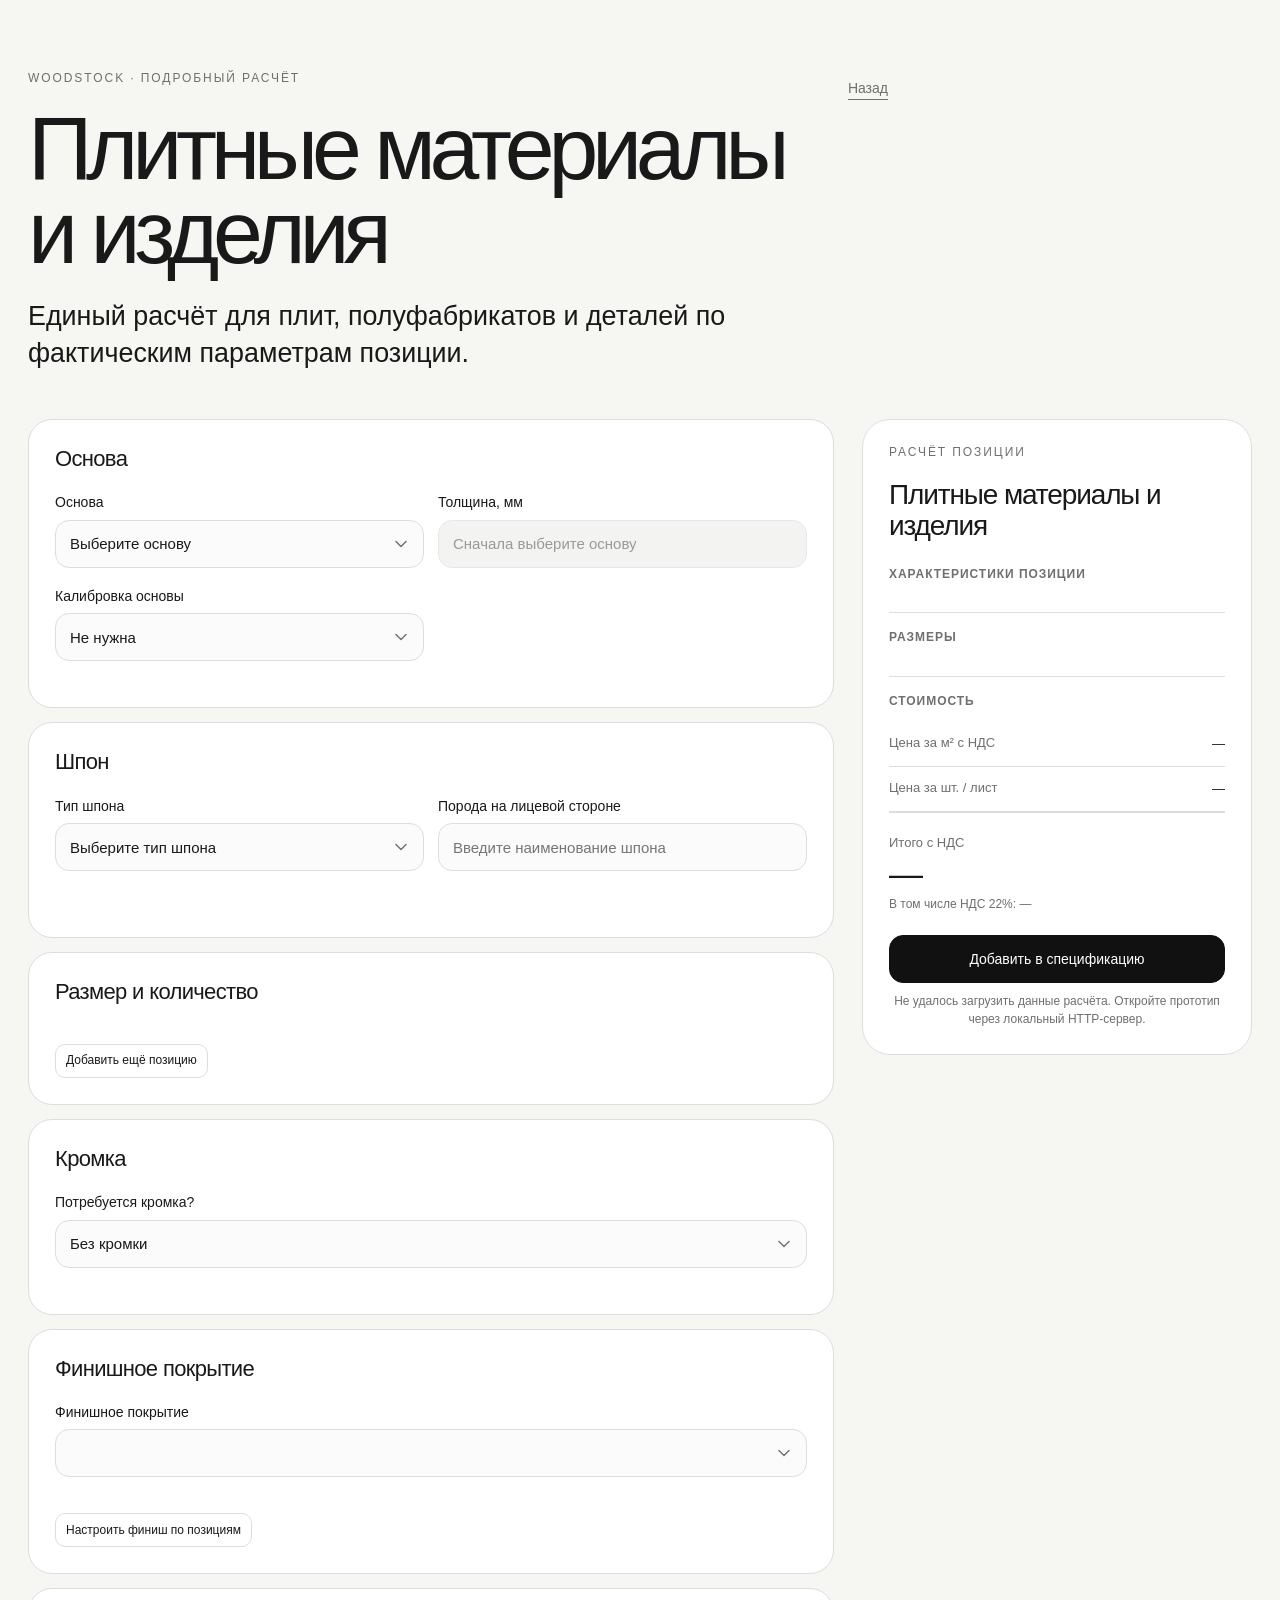
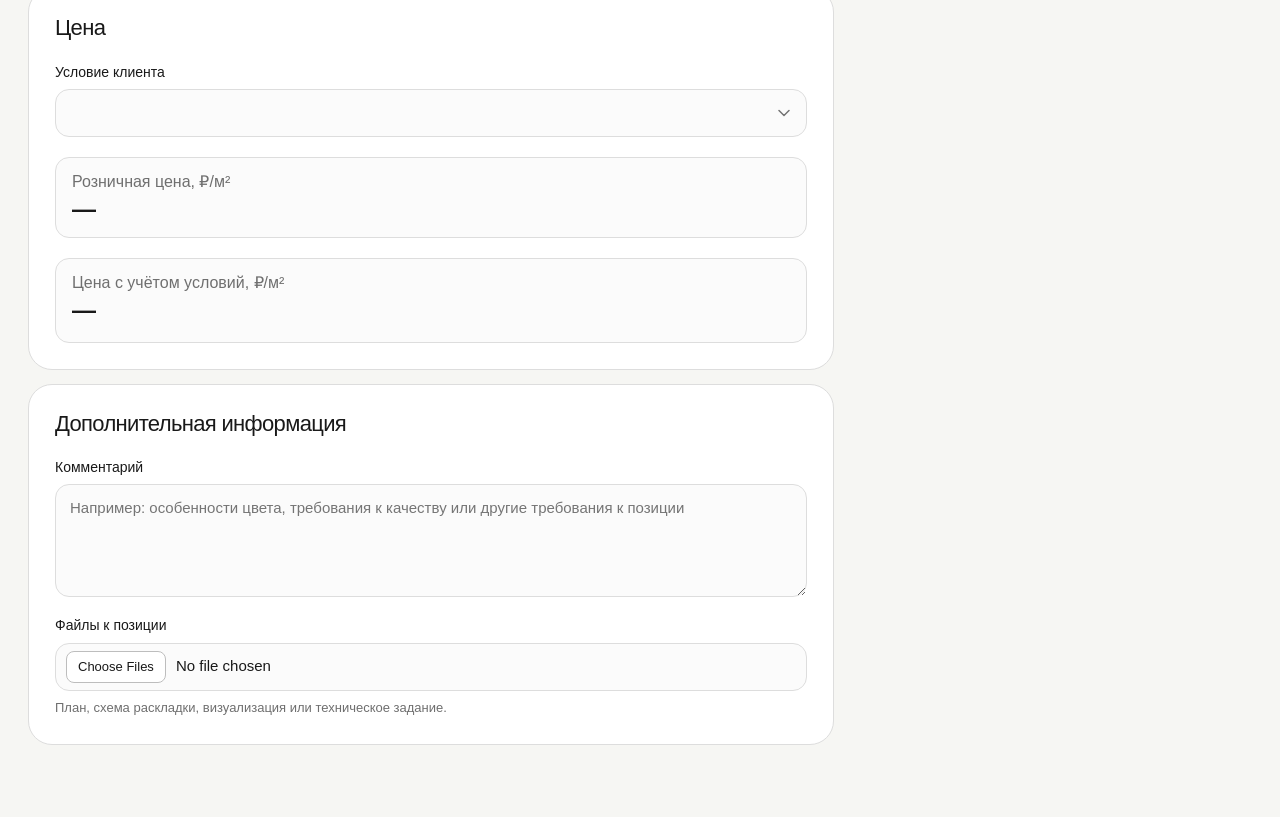
==== pages/detailed/panels.html @ 78a74662 "Add 2800x686 MDF 16/18 standards at full-sheet square-metre rates" ====
<!DOCTYPE html>
<html lang="ru">
<head>
  <meta charset="UTF-8" />
  <meta name="viewport" content="width=device-width, initial-scale=1.0" />
  <title>Плитные материалы и изделия — подробный расчёт Woodstock</title>
  <link rel="stylesheet" href="../../css/main.css?v=20261106-edge-side-diagram" />
</head>
<body>
  <main class="start-page calc-page plate-page">
    <header class="page-head calc-head">
      <div class="page-head__content">
        <p class="kicker">WOODSTOCK · Подробный расчёт</p>
        <h1>Плитные материалы и изделия</h1>
        <p class="lead">Единый расчёт для плит, полуфабрикатов и деталей по фактическим параметрам позиции.</p>
      </div>
      <a class="back-link" href="./product-type.html">Назад</a>
    </header>

    <section class="calc-layout">
      <form class="calc-form" id="panelForm" novalidate>
        <section class="form-block">
          <h2>Основа</h2>
          <div class="field-grid field-grid--two">
            <label class="field">
              <span class="field__label">Основа</span>
              <select id="baseSelect"><option value="">Выберите основу</option></select>
            </label>

            <div class="field">
              <span class="field__label">Толщина, мм</span>
              <select id="baseThicknessSelect" disabled>
                <option value="">Сначала выберите основу</option>
              </select>
            </div>
          </div>

          <div class="field-grid field-grid--two calibration-fields" id="calibrationFields">
            <label class="field">
              <span class="field__label">Калибровка основы</span>
              <select id="calibrationSelect">
                <option value="no">Не нужна</option>
                <option value="yes">Нужна</option>
              </select>
              <span class="field__note is-hidden" id="calibrationRequiredNote">Калибровка обязательна для выбранной основы.</span>
            </label>
            <label class="field is-hidden" id="calibrationTargetField">
              <span class="field__label">Толщина основы после калибровки, мм</span>
              <input id="calibrationTargetInput" type="number" min="0.1" step="0.1" inputmode="decimal" />
              <span class="field__error" id="calibrationTargetError"></span>
            </label>
            <label class="field is-hidden" id="calibrationDepthField">
              <span class="field__label">Съём при калибровке, мм</span>
              <input id="calibrationDepthInput" type="number" step="0.1" inputmode="decimal" readonly aria-readonly="true" />
              <span class="field__note" id="calibrationDepthNote">Рассчитывается автоматически: исходная толщина основы − толщина после калибровки. Тариф 150 ₽/м² за каждый 1 мм съёма.</span>
              <span class="field__error" id="calibrationDepthError"></span>
            </label>
          </div>
          <p class="field-warning is-hidden" id="heavyPlateWarning"></p>
          <p class="base-production-note is-hidden" id="baseProductionCostHint"></p>
        </section>

        <section class="form-block">
          <h2>Шпон</h2>

          <div class="field-grid field-grid--two">
            <label class="field" id="veneerTypeField">
              <span class="field__label">Тип шпона</span>
              <select id="veneerTypeSelect">
                <option value="">Выберите тип шпона</option>
              </select>
            </label>

            <div class="field autocomplete-field" id="veneerAField">
              <label class="field__label" id="veneerAInputLabel" for="veneerAInput">Порода на лицевой стороне</label>
              <div class="autocomplete-control">
                <input id="veneerAInput" type="text" autocomplete="off" placeholder="Введите наименование шпона" aria-controls="veneerASuggestions" aria-expanded="false" />
                <button class="autocomplete-clear is-hidden" id="veneerAClear" type="button" aria-label="Очистить материал лицевой стороны">×</button>
                <div class="autocomplete-menu is-hidden" id="veneerASuggestions" role="listbox"></div>
              </div>
              <span class="field__error" id="veneerAError"></span>
            </div>
          </div>

          <div class="field-grid field-grid--two is-hidden" id="veneerSelectionDetailsGrid">
            <label class="field is-hidden" id="veneerThicknessField">
              <span class="field__label">Толщина, мм</span>
              <select id="veneerThicknessSelect"></select>
              <span class="field__error" id="veneerThicknessError"></span>
            </label>

            <label class="field is-hidden" id="veneerAPricePositionField">
              <span class="field__label">Позиция прайса (сорт)</span>
              <select id="veneerAPricePositionSelect" aria-describedby="veneerAPricePositionError"><option value="">Выберите позицию прайса (сорт)</option></select>
              <span class="field__error" id="veneerAPricePositionError"></span>
            </label>

            <label class="field is-hidden" id="veneeredSidesField">
              <span class="field__label">Фанеровка</span>
              <select id="veneeredSidesSelect">
                <option value="1">1 сторона</option>
                <option value="2">2 стороны</option>
              </select>
            </label>
          </div>

          <div class="field-grid field-grid--two is-hidden" id="veneerSideBGrid">
            <label class="field is-hidden" id="reverseSideField">
              <span class="field__label">Обратная сторона</span>
              <select id="reverseSideSelect">
                <option value="rough">Черновой шпон</option>
                <option value="paper">Бумага</option>
              </select>
              <span class="field__error" id="reverseSideHint"></span>
            </label>
          </div>

          <div class="field-grid field-grid--two is-hidden" id="veneerBFields">
            <label class="field">
              <span class="field__label">Порода на обратной стороне</span>
              <select id="veneerBModeSelect">
                <option value="same">Такой же, как лицевая сторона</option>
                <option value="other">Другой материал</option>
                <option value="rough" hidden disabled>Черновой шпон</option>
              </select>
              <span class="field__error" id="veneerBModeHint"></span>
            </label>
            <div class="field autocomplete-field is-hidden" id="veneerBSearchField">
              <label class="field__label" id="veneerBInputLabel" for="veneerBInput">Другой шпон — обратная сторона</label>
              <div class="autocomplete-control">
                <input id="veneerBInput" type="text" autocomplete="off" placeholder="Введите наименование материала" aria-controls="veneerBSuggestions" aria-expanded="false" />
                <button class="autocomplete-clear is-hidden" id="veneerBClear" type="button" aria-label="Очистить шпон обратной стороны">×</button>
                <div class="autocomplete-menu is-hidden" id="veneerBSuggestions" role="listbox"></div>
              </div>
              <span class="field__error" id="veneerBError"></span>
            </div>
            <label class="field is-hidden" id="veneerBPricePositionField">
              <span class="field__label">Позиция прайса (сорт)</span>
              <select id="veneerBPricePositionSelect" aria-describedby="veneerBPricePositionError"><option value="">Выберите позицию прайса (сорт)</option></select>
              <span class="field__error" id="veneerBPricePositionError"></span>
            </label>
            <label class="field is-hidden" id="veneerBRoughThicknessField">
              <span class="field__label">Толщина чернового шпона обратной стороны</span>
              <select id="veneerBRoughThicknessSelect"><option value="">Выберите толщину</option></select>
            </label>
          </div>

          <div class="field-grid field-grid--two is-hidden" id="veneerLayoutGrid">
            <label class="field is-hidden" id="veneerCutField">
              <span class="field__label">Тип рисунка лицевой стороны</span>
              <select id="veneerCutSelect" aria-describedby="veneerCutHint"><option value="">Выберите тип рисунка</option></select>
              <span class="field__note" id="veneerCutHint"><strong>Радиальный.</strong> Рисунок из ровных полос, спокойный и однородный.<br><strong>Тангенциальный.</strong> Рисунок из дуг и волн, яркий и живой. Листы не похожи друг на друга.</span>
              <span class="field__error" id="veneerCutError"></span>
            </label>
            <label class="field is-hidden" id="layoutField">
              <span class="field__label">Раскладка / рисунок шпона — лицевая сторона</span>
              <select id="layoutSelect"><option value="">Выберите раскладку</option></select>
              <span class="field__error" id="layoutError"></span>
            </label>
          </div>

          <div class="field-grid field-grid--two" id="backVeneerLayoutGrid">
            <label class="field is-hidden" id="veneerBCutField">
              <span class="field__label">Тип рисунка обратной стороны</span>
              <select id="veneerBCutSelect" aria-describedby="veneerBCutHint"><option value="">Выберите тип рисунка</option></select>
              <span class="field__note" id="veneerBCutHint"><strong>Радиальный.</strong> Рисунок из ровных полос, спокойный и однородный.<br><strong>Тангенциальный.</strong> Рисунок из дуг и волн, яркий и живой. Листы не похожи друг на друга.</span>
              <span class="field__error" id="veneerBCutError"></span>
            </label>
          <label class="field is-hidden" id="layoutBField">
            <span class="field__label">Раскладка / рисунок шпона — обратная сторона</span>
            <select id="layoutBSelect"><option value="">Как на лицевой стороне</option></select>
          </label>
          </div>

          <div class="conditional-block is-hidden" id="layoutTzFields">
            <label class="field">
              <span class="field__label">Комментарий к раскладке</span>
              <textarea id="layoutTzComment" rows="3" placeholder="Опишите требования к раскладке"></textarea>
            </label>
            <div class="file-upload-box">
              <label class="field__label" for="layoutTzFiles">Файлы к раскладке</label>
              <input id="layoutTzFiles" type="file" multiple accept=".pdf,.dwg,.dxf,.jpg,.jpeg,.png,.doc,.docx,.xls,.xlsx" />
              <span class="field__note">Добавьте чертёж, схему или техническое задание.</span>
              <div class="uploaded-files is-hidden" id="layoutTzFileNames">Файлы не выбраны</div>
            </div>
            <p class="field__error is-hidden" id="layoutTzError"></p>
          </div>

          <div class="conditional-block is-hidden" id="veneerInfoMessages">
            <p class="field-warning is-hidden" id="readyShirtThicknessWarning"></p>
            <p class="field-warning is-hidden" id="mixMatchWarning"></p>
            <p class="field-warning is-hidden" id="designLayoutWarning"></p>
          </div>
        </section>

        <section class="form-block">
          <h2>Размер и количество</h2>
          <div class="size-rows" id="sizeRows"></div>
          <p class="field__error is-hidden" id="sizeBlockError"></p>
          <button class="secondary-button add-size-row-button" id="addSizeRowBtn" type="button">Добавить ещё позицию</button>
        </section>

        <section class="form-block">
          <h2>Кромка</h2>
          <label class="field">
            <span class="field__label">Потребуется кромка?</span>
            <select id="edgeModeSelect">
              <option value="none">Без кромки</option>
              <option value="attached">Облицовка деталей кромкой</option>
              <option value="separate">Кромка в рулоне</option>
            </select>
          </label>

          <div class="conditional-block is-hidden" id="attachedEdgeFields">
            <div class="field-grid field-grid--two">
              <label class="field">
                <span class="field__label">Стороны облицовки</span>
                <select id="edgeSidesSelect" aria-describedby="edgeSideDiagram">
                  <option value="">Выберите стороны облицовки</option>
                </select>
                <span class="edge-side-diagram" id="edgeSideDiagram" role="img" aria-label="Схема сторон детали: сверху — Длина, верх; снизу — Длина, низ; слева — Ширина, лево; справа — Ширина, право.">
                  <span class="edge-side-diagram__top">Длина, верх</span>
                  <span class="edge-side-diagram__left">Ширина, лево</span>
                  <span class="edge-side-diagram__square" aria-hidden="true"></span>
                  <span class="edge-side-diagram__right">Ширина, право</span>
                  <span class="edge-side-diagram__bottom">Длина, низ</span>
                </span>
              </label>
              <label class="field">
                <span class="field__label">Тип кромки</span>
                <select id="edgeTypeSelect">
                  <option value="">Выберите тип кромки</option>
                </select>
              </label>
            </div>

            <div class="field-grid field-grid--two">
              <div class="field autocomplete-field">
                <label class="field__label" for="edgeMaterialInput">Порода</label>
                <div class="autocomplete-control">
                  <input id="edgeMaterialInput" type="text" autocomplete="off" placeholder="Сначала выберите тип кромки" aria-controls="edgeMaterialSuggestions" aria-expanded="false" />
                  <button class="autocomplete-clear is-hidden" id="edgeMaterialClear" type="button" aria-label="Очистить наименование кромки">×</button>
                  <div class="autocomplete-menu is-hidden" id="edgeMaterialSuggestions" role="listbox"></div>
                </div>
                <span class="field__note">Подставляется по шпону лицевой стороны. Можно выбрать другой материал. Цена берётся из прайса кромки.</span>
                <span class="field__error" id="edgeMaterialError"></span>
              </div>

              <label class="field is-hidden" id="edgeThicknessField">
                <span class="field__label">Толщина, мм</span>
                <select id="edgeThicknessSelect">
                  <option value="">Выберите толщину кромки</option>
                </select>
              </label>
            </div>

            <div class="field-grid field-grid--two">
              <label class="field" id="edgeWidthField">
                <span class="field__label">Ширина, мм</span>
                <select id="edgeWidthSelect" disabled>
                  <option value="">Выберите позицию кромки</option>
                </select>
              </label>
              <label class="field is-hidden" id="edgeOrderWidthField">
                <span class="field__label">Ширина, мм</span>
                <input id="edgeOrderWidthInput" type="number" min="1" step="1" inputmode="decimal" />
                <span class="field__note">Предложена ширина по толщине детали; можно изменить. Цена заказной кромки требует согласования.</span>
              </label>
            </div>

            <div class="field-grid field-grid--two">
              <select id="edgeBevelSelect" hidden disabled aria-hidden="true">
                <option value="no">Нет</option>
              </select>
              <div class="field">
                <span class="field__label">Расчётный метраж</span>
                <p class="field__note" id="attachedEdgeMetersSummary">—</p>
                <p class="field__note" id="edgeCostSummary">—</p>
              </div>
            </div>

            <button class="secondary-button finish-position-toggle" id="positionEdgeToggle" type="button" aria-expanded="false">Настроить кромку по позициям</button>
            <div class="finish-position-overrides is-hidden" id="positionEdgeOverrides"></div>
          </div>

          <div class="conditional-block is-hidden" id="separateEdgeFields">
            <label class="field"><span class="field__label">Торцы для расчёта метража</span><select id="separateEdgeSidesSelect"></select></label>
            <div class="field-grid field-grid--two">
              <label class="field">
                <span class="field__label">Тип кромки</span>
                <select id="separateEdgeTypeSelect">
                  <option value="">Выберите тип кромки</option>
                </select>
              </label>
              <label class="field">
                <span class="field__label">Метраж к заказу, пог. м</span>
                <input id="separateEdgeMetersInput" type="number" min="0.1" step="0.1" inputmode="decimal" />
                <span class="field__note" id="separateEdgeCostSummary">—</span>
                <span class="field__note" id="separateEdgeMetersSummary">Рассчитывается по размерам и количеству деталей; можно изменить вручную.</span>
                <button class="secondary-button is-hidden" id="separateEdgeMetersReset" type="button">Вернуть автоматический метраж</button>
                <span class="field__error" id="separateEdgeMetersError"></span>
                <span class="field__note is-hidden" id="separateEdgeMetersWarning"></span>
              </label>
            </div>

            <div class="field-grid field-grid--two">
              <div class="field autocomplete-field">
                <label class="field__label" for="separateEdgeMaterialInput">Порода</label>
                <div class="autocomplete-control">
                  <input id="separateEdgeMaterialInput" type="text" autocomplete="off" placeholder="Сначала выберите тип кромки" aria-controls="separateEdgeMaterialSuggestions" aria-expanded="false" />
                  <button class="autocomplete-clear is-hidden" id="separateEdgeMaterialClear" type="button" aria-label="Очистить наименование кромки">×</button>
                  <div class="autocomplete-menu is-hidden" id="separateEdgeMaterialSuggestions" role="listbox"></div>
                </div>
                <span class="field__note">Подставляется по шпону лицевой стороны. Можно выбрать другой материал. Цена берётся из прайса кромки.</span>
                <span class="field__error" id="separateEdgeMaterialError"></span>
              </div>

              <label class="field is-hidden" id="separateEdgeThicknessField">
                <span class="field__label">Толщина, мм</span>
                <select id="separateEdgeThicknessSelect">
                  <option value="">Выберите толщину кромки</option>
                </select>
              </label>
            </div>

            <div class="field-grid field-grid--two">
              <label class="field" id="separateEdgeWidthField">
                <span class="field__label">Ширина, мм</span>
                <select id="separateEdgeWidthSelect" disabled>
                  <option value="">Выберите позицию кромки</option>
                </select>
              </label>
              <label class="field is-hidden" id="separateEdgeOrderWidthField">
                <span class="field__label">Ширина, мм</span>
                <input id="separateEdgeOrderWidthInput" type="number" min="1" step="1" inputmode="decimal" />
                <span class="field__note">Предложена ширина по толщине детали; можно изменить. Цена заказной кромки требует согласования.</span>
              </label>
            </div>
          </div>

          <div class="conditional-block is-hidden" id="edgeCommentField">
            <label class="field">
              <span class="field__label">Комментарий</span>
              <textarea id="edgeCommentInput" rows="3" aria-describedby="edgeSideCommentHint"></textarea>
              <span class="field__note is-hidden" id="edgeSideCommentHint"><em>Укажите по схеме, какие стороны облицевать. Например: Длина, верх, длина, низ, ширина, лево.</em></span>
              <span class="field__note">Укажите при необходимости цвет, артикул или другие требования к кромке.</span>
            </label>
          </div>
        </section>

        <section class="form-block" hidden aria-hidden="true">
          <div class="dynamic-adjustments tech-operations-list">
            <div class="dynamic-adjustment-row">
              <div class="dynamic-adjustment-row__label"><strong>Фанеровка</strong></div>
              <div class="dynamic-adjustment-row__right"><strong id="techVeneeringSummary">—</strong></div>
            </div>
            <div class="dynamic-adjustment-row">
              <div class="dynamic-adjustment-row__label"><strong>Шлифовка</strong> <select id="sandingSelect" aria-label="Шлифовка"><option value="yes">Да</option><option value="no">Нет</option></select></div>
              <div class="dynamic-adjustment-row__right"><strong id="techSandingSummary">—</strong></div>
            </div>
            <div class="dynamic-adjustment-row">
              <div class="dynamic-adjustment-row__label"><strong>Чистовой припил</strong></div>
              <div class="dynamic-adjustment-row__right"><strong id="techCuttingSummary">Не требуется</strong></div>
            </div>
            <div class="dynamic-adjustment-row is-hidden" id="techGluingRow">
              <div class="dynamic-adjustment-row__label"><strong>Склейка основы</strong></div>
              <div class="dynamic-adjustment-row__right"><strong id="techGluingSummary">—</strong></div>
            </div>
            <div class="dynamic-adjustment-row is-hidden" id="techCalibrationRow">
              <div class="dynamic-adjustment-row__label"><strong>Калибровка</strong></div>
              <div class="dynamic-adjustment-row__right"><strong id="techCalibrationSummary">—</strong></div>
            </div>
          </div>
        </section>

        <section class="form-block">
          <h2>Финишное покрытие</h2>
          <label class="field">
            <span class="field__label">Финишное покрытие</span>
            <select id="finishSelect"></select>
          </label>

          <div class="conditional-block is-hidden" id="finishParameterFields">
            <div class="field-grid field-grid--two is-hidden" id="finishCommonFields">
              <label class="field" id="finishSidesField">
                <span class="field__label">Стороны финишного покрытия</span>
                <select id="finishSidesSelect"></select>
              </label>
            </div>

            <div class="conditional-block is-hidden" id="lacquerParameterFields">
              <div class="field-grid field-grid--two">
                <label class="field" id="lacquerExecutionField">
                  <span class="field__label">Лаковое исполнение</span>
                  <select id="lacquerExecutionSelect"></select>
                </label>
                <label class="field" id="lacquerGlossField">
                  <span class="field__label">Степень блеска</span>
                  <select id="lacquerGlossSelect"></select>
                  <span class="field__error is-hidden" id="lacquerGlossError" data-validation-error="finishGloss"></span>
                </label>
                <label class="field" id="lacquerProcessField">
                  <span class="field__label">Схема покрытия</span>
                  <select id="lacquerProcessSelect"></select>
                  <span class="field__error is-hidden" id="lacquerProcessError" data-validation-error="finishProcess"></span>
                </label>
              </div>
            </div>

            <div class="field-grid field-grid--two is-hidden" id="lacquerExtraFields">
              <label class="field">
                <span class="field__label">Тонировка</span>
                <select id="toningSelect">
                  <option value="no">Нет</option>
                  <option value="yes">Да</option>
                </select>
              </label>
              <label class="field">
                <span class="field__label">Изолятор</span>
                <select id="isolatorSelect">
                  <option value="no">Нет</option>
                  <option value="yes">Да</option>
                </select>
              </label>
            </div>

            <div class="field-grid field-grid--two is-hidden" id="enamelParameterFields">
              <label class="field">
                <span class="field__label">Схема покрытия</span>
                <select id="enamelVariantSelect"></select>
                <span class="field__error is-hidden" id="enamelVariantError" data-validation-error="finishEnamel"></span>
              </label>
            </div>
          </div>

          <button class="secondary-button finish-position-toggle" id="positionFinishToggle" type="button" aria-expanded="false">Настроить финиш по позициям</button>
          <div class="finish-position-overrides is-hidden" id="positionFinishOverrides"></div>
        </section>

        <section class="form-block">
          <h2>Цена</h2>

          <label class="field">
            <span class="field__label">Условие клиента</span>
            <select id="clientConditionSelect"></select>
            <span class="field__note is-hidden" id="clientConditionNote"></span>
          </label>

          <div class="price-reference">
            <span>Розничная цена, ₽/м²</span>
            <strong id="retailPriceValue">—</strong>
          </div>

          <section class="is-hidden" id="priceAdjustmentsBlock">
            <h3 class="subheading">Условия, влияющие на цену</h3>
            <div class="dynamic-adjustments" id="priceAdjustmentsList"></div>
          </section>

          <label class="field is-hidden" id="manualDiscountField">
            <span class="field__label">Ручная скидка, %</span>
            <input id="manualDiscountInput" type="number" min="0" max="10" step="0.1" inputmode="decimal" value="0" />
            <span class="field__note">Глобальная скидка на всю сумму отключена: ценовые корректировки должны относиться к соответствующим компонентам.</span>
            <span class="field__error" id="manualDiscountError"></span>
          </label>

          <div class="price-reference price-reference--result" id="finalPriceField">
            <span id="finalPriceLabel">Цена с учётом условий, ₽/м²</span>
            <strong id="finalPriceValue">—</strong>
            <small id="finalPriceNote"></small>
          </div>

          <!--
            Расширенные права временно отключены до личного кабинета / ролевой модели:
            ручное изменение прайсовой цены шпона, возврат розничной цены,
            ручное редактирование автоматических скидок и ручной выбор ценового условия МДФ.
            Прайсовые уровни в данных сохранены и используются только там, где условие
            можно определить автоматически по подтверждённым данным.
          -->
        </section>

        <section class="form-block">
          <h2>Дополнительная информация</h2>
          <label class="field">
            <span class="field__label">Комментарий</span>
            <textarea id="commentInput" rows="4" placeholder="Например: особенности цвета, требования к качеству или другие требования к позиции"></textarea>
          </label>
          <label class="field file-upload-box">
            <span class="field__label">Файлы к позиции</span>
            <input id="filesInput" type="file" multiple />
            <span class="field__note">План, схема раскладки, визуализация или техническое задание.</span>
            <div class="uploaded-files is-hidden" id="selectedFiles">Файлы не выбраны</div>
          </label>
        </section>
      </form>

      <aside class="spec-panel">
        <div class="spec-panel__inner">
          <p class="kicker">Расчёт позиции</p>
          <h2 class="spec-title">Плитные материалы и изделия</h2>
          <div class="spec-groups">
            <section class="spec-group">
              <h3 class="spec-group__title">Характеристики позиции</h3>
              <dl class="spec-list spec-list--full" id="specCharacteristics"></dl>
            </section>
            <section class="spec-group">
              <h3 class="spec-group__title">Размеры</h3>
              <div id="specSizes" class="spec-positions"></div>
            </section>
            <section class="spec-group spec-group--total">
              <h3 class="spec-group__title">Стоимость</h3>
              <dl class="spec-list spec-list--full">
                <div><dt id="specPricePerM2Label">Цена за м² с НДС</dt><dd id="specPricePerM2">—</dd></div>
                <div><dt id="specPricePerPieceLabel">Цена за шт. / лист</dt><dd id="specPricePerPiece">—</dd></div>
              </dl>
              <div class="total-box"><span id="specTotalLabel">Итого с НДС</span><strong id="specTotal">—</strong><small id="specVat">В том числе НДС 22%: —</small></div>
              <p id="specPartialNote" class="field__note is-hidden"></p>
            </section>
          </div>
          <button class="next-step-button" id="addToSpecButton" type="button">Добавить в спецификацию</button>
          <p class="save-status" id="saveStatus" aria-live="polite"></p>
        </div>
      </aside>
    </section>
  </main>
  <script src="../../js/core/panels-core.js?v=20261028-edge-threshold"></script>
  <script src="../../js/core/specification-state.js"></script>
  <script src="../../js/specification-bridge.js"></script>
  <script src="../../js/detailed-panels.js?v=20261112-mdf-third-format"></script>
</body>
</html>
---- css/main.css ----
* {
  box-sizing: border-box;
}

:root {
  --bg: #f6f6f3;
  --white: #ffffff;
  --black: #111111;
  --text: #191919;
  --muted: #6f6f6f;
  --line: #dddddd;
  --line-dark: #bdbdbd;
  --soft: #efefec;
  --warning-bg: #f7f1e8;
  --warning-line: #ddc8a8;
  --ok-bg: #f1f6ef;
  --ok-line: #c9d8c0;
}

html {
  font-size: 16px;
}

body {
  margin: 0;
  font-family: Arial, Helvetica, sans-serif;
  color: var(--text);
  background: var(--bg);
}

a {
  color: inherit;
  text-decoration: none;
}

button,
input,
select,
textarea {
  font: inherit;
}

button {
  border: 0;
}

h1,
h2,
p {
  margin-top: 0;
}

/* ========================================
   Базовая структура страниц
======================================== */

.start-page {
  min-height: 100vh;
  max-width: 1080px;
  margin: 0 auto;
  padding: 96px 28px 72px;
  display: grid;
  align-content: center;
  gap: 72px;
}

.start-hero {
  max-width: 820px;
}

.kicker {
  margin: 0 0 22px;
  font-size: 12px;
  line-height: 1;
  letter-spacing: 0.16em;
  text-transform: uppercase;
  color: var(--muted);
}

h1 {
  max-width: 840px;
  margin-bottom: 28px;
  font-size: clamp(54px, 7vw, 92px);
  line-height: 0.94;
  font-weight: 500;
  letter-spacing: -0.07em;
}

.lead {
  max-width: 720px;
  margin-bottom: 18px;
  font-size: clamp(22px, 2.1vw, 28px);
  line-height: 1.35;
  color: var(--text);
}

.note {
  max-width: 660px;
  margin-bottom: 0;
  font-size: 15px;
  line-height: 1.55;
  color: var(--muted);
}

/* ========================================
   Стартовая страница
   Выбор типа расчёта
======================================== */

.mode-section {
  max-width: 860px;
}

.mode-section h2 {
  margin-bottom: 18px;
  font-size: 24px;
  line-height: 1.2;
  font-weight: 500;
  letter-spacing: -0.03em;
}

.mode-list {
  display: grid;
  gap: 10px;
}

.mode-card {
  min-height: 112px;
  padding: 24px 26px;
  display: grid;
  grid-template-columns: 1fr auto;
  gap: 24px;
  align-items: center;
  background: var(--white);
  border: 1px solid var(--line);
  border-radius: 24px;
}

.mode-card--active {
  cursor: pointer;
  transition:
    transform 0.16s ease,
    border-color 0.16s ease,
    background-color 0.16s ease;
}

.mode-card--active:hover {
  transform: translateY(-1px);
  border-color: var(--black);
  background: #fbfbfb;
}

.mode-card--active:focus-visible {
  outline: 2px solid var(--black);
  outline-offset: 3px;
}

.mode-card__body {
  min-width: 0;
  display: grid;
  gap: 8px;
}

.mode-card__title {
  font-size: 22px;
  line-height: 1.15;
  font-weight: 500;
  letter-spacing: -0.03em;
}

.mode-card__text {
  max-width: 680px;
  font-size: 15px;
  line-height: 1.45;
  color: var(--muted);
}

.mode-card__action {
  padding: 9px 14px;
  font-size: 13px;
  color: var(--black);
  border: 1px solid var(--line);
  border-radius: 999px;
  background: #fafafa;
  white-space: nowrap;
}

/* ========================================
   Выбор категории продукции
======================================== */

.product-page {
  gap: 56px;
}

.page-head {
  width: 100%;
  max-width: 860px;
  display: flex;
  justify-content: space-between;
  align-items: flex-start;
  gap: 32px;
}

.page-head__content {
  min-width: 0;
  max-width: 760px;
}

.page-head h1 {
  margin-bottom: 24px;
}

.page-head .lead {
  margin-bottom: 0;
}

.product-section {
  margin-top: 0;
}

.product-list {
  display: grid;
  gap: 10px;
}

.product-card {
  min-height: 118px;
  padding: 24px 26px;
  display: grid;
  grid-template-columns: 48px 1fr auto;
  gap: 24px;
  align-items: center;
  background: var(--white);
  border: 1px solid var(--line);
  border-radius: 24px;
  cursor: pointer;
  transition:
    transform 0.16s ease,
    border-color 0.16s ease,
    background-color 0.16s ease;
}

.product-card:hover {
  transform: translateY(-1px);
  border-color: var(--black);
  background: #fbfbfb;
}

.product-card:focus-visible {
  outline: 2px solid var(--black);
  outline-offset: 3px;
}

.product-card__number {
  font-size: 13px;
  color: var(--muted);
  letter-spacing: 0.08em;
}

.product-card__body {
  min-width: 0;
  display: grid;
  gap: 8px;
}

.product-card__title {
  font-size: 22px;
  line-height: 1.15;
  font-weight: 500;
  letter-spacing: -0.03em;
}

.product-card__text {
  max-width: 680px;
  font-size: 15px;
  line-height: 1.45;
  color: var(--muted);
}

.product-card__action {
  padding: 9px 14px;
  font-size: 13px;
  color: var(--black);
  border: 1px solid var(--line);
  border-radius: 999px;
  background: #fafafa;
  white-space: nowrap;
}

/* ========================================
   Ссылка «Назад»
======================================== */

.back-link {
  flex: 0 0 auto;
  margin-top: 8px;
  padding-bottom: 2px;
  font-size: 14px;
  line-height: 1.2;
  color: var(--muted);
  border-bottom: 1px solid currentColor;
}

.back-link:hover {
  color: var(--black);
}

.back-link:focus-visible {
  color: var(--black);
  outline: 2px solid var(--black);
  outline-offset: 4px;
  border-bottom-color: transparent;
}

/* ========================================
   Страница расчёта
======================================== */

.calc-page {
  max-width: 1280px;
  padding-top: 72px;
  gap: 48px;
  align-content: start;
}

.calc-head {
  display: flex;
  justify-content: space-between;
  align-items: flex-start;
  gap: 32px;
}

.calc-head h1 {
  max-width: 780px;
  margin-bottom: 24px;
}

.calc-layout {
  display: grid;
  grid-template-columns: minmax(0, 1fr) 390px;
  gap: 28px;
  align-items: start;
}

.calc-form {
  display: grid;
  gap: 14px;
}

/* ========================================
   Блоки формы
======================================== */

.form-block {
  min-width: 0;
  padding: 26px;
  background: var(--white);
  border: 1px solid var(--line);
  border-radius: 24px;
}

.form-block h2 {
  margin-bottom: 22px;
  font-size: 22px;
  line-height: 1.2;
  font-weight: 500;
  letter-spacing: -0.03em;
}

.field {
  min-width: 0;
  margin-bottom: 20px;
  display: grid;
  gap: 8px;
}

.field:last-child {
  margin-bottom: 0;
}

.field__label {
  display: block;
  font-size: 14px;
  line-height: 1.25;
  color: var(--text);
}

.field__note {
  max-width: 680px;
  font-size: 13px;
  line-height: 1.45;
  color: var(--muted);
}

input,
select,
textarea {
  width: 100%;
  min-width: 0;
  max-width: 100%;
  min-height: 48px;
  padding: 12px 14px;
  font-family: Arial, Helvetica, sans-serif;
  font-size: 15px;
  color: var(--text);
  background: #fbfbfb;
  border: 1px solid var(--line);
  border-radius: 14px;
  outline: none;
}

select {
  padding-right: 44px;
  appearance: none;
  background-image: url("data:image/svg+xml,%3Csvg xmlns='http://www.w3.org/2000/svg' width='12' height='8' viewBox='0 0 12 8'%3E%3Cpath d='M1 1.5 6 6.5l5-5' fill='none' stroke='%23747474' stroke-width='1.5' stroke-linecap='round' stroke-linejoin='round'/%3E%3C/svg%3E");
  background-repeat: no-repeat;
  background-position: right 16px center;
}

textarea {
  resize: vertical;
  line-height: 1.45;
}

input:hover,
select:hover,
textarea:hover {
  border-color: var(--line-dark);
}

input:focus,
select:focus,
textarea:focus {
  border-color: var(--black);
  background: var(--white);
}

input:disabled,
select:disabled {
  color: var(--muted);
  background: var(--soft);
  cursor: not-allowed;
}

input[readonly] {
  color: var(--text);
  background: var(--soft);
  cursor: default;
}

input[readonly]:focus {
  border-color: var(--line-dark);
  background: var(--soft);
}

/* ========================================
   Сетки формы
======================================== */

.field-grid {
  display: grid;
  grid-template-columns: repeat(3, minmax(0, 1fr));
  gap: 14px;
  align-items: start;
}

.field-grid > .field {
  min-width: 0;
  margin-bottom: 0;
}

.form-block > .field-grid:not(.is-hidden),
.form-block > .conditional-block:not(.is-hidden) {
  margin-bottom: 20px;
}

.form-block > .field-grid:last-child,
.form-block > .conditional-block:last-child {
  margin-bottom: 0;
}

.field-grid--two {
  grid-template-columns: repeat(2, minmax(0, 1fr));
}

/* ========================================
   Условные состояния и предупреждения
======================================== */

.is-hidden {
  display: none !important;
}

.field-warning {
  margin: 4px 0 0;
  padding: 12px 14px;
  font-size: 13px;
  line-height: 1.45;
  color: var(--black);
  background: var(--warning-bg);
  border: 1px solid var(--warning-line);
  border-radius: 14px;
}

/* Индивидуальная раскладка: убираем двойной нижний отступ у поля
   и отделяем информационное сообщение единым вертикальным ритмом. */
#customPatternField {
  margin-bottom: 0;
}

#customPatternField .file-upload-box {
  margin-top: 16px;
  margin-bottom: 0;
  display: grid;
  gap: 8px;
}

#customPatternWarning:not(.is-hidden) {
  margin-top: 24px;
}

/* ========================================
   Инженерная доска: служебные элементы
======================================== */

.flooring-page .page-head {
  max-width: none;
}

.autocomplete-field {
  position: relative;
}

.autocomplete-field input {
  padding-right: 40px;
}

.autocomplete-clear {
  position: absolute;
  z-index: 2;
  right: 12px;
  top: 50%;
  width: 28px;
  height: 28px;
  padding: 0;
  transform: translateY(-50%);
  border: 0;
  border-radius: 50%;
  background: transparent;
  color: var(--muted);
  font-size: 24px;
  line-height: 1;
  cursor: pointer;
}

.autocomplete-clear:hover,
.autocomplete-clear:focus-visible {
  color: var(--text);
  background: var(--soft);
  outline: none;
}

.save-status {
  min-height: 18px;
  margin: 10px 0 0;
  font-size: 12px;
  line-height: 1.45;
  color: var(--muted);
  text-align: center;
}


/* ========================================
   Панель расчёта
======================================== */

.spec-panel {
  position: sticky;
  top: 24px;
}

.spec-panel__inner {
  padding: 26px;
  background: var(--white);
  color: var(--text);
  border: 1px solid var(--line);
  border-radius: 28px;
}

.spec-panel .kicker {
  color: var(--muted);
}

.spec-title {
  margin: 0 0 24px;
  font-size: 28px;
  line-height: 1.1;
  font-weight: 500;
  letter-spacing: -0.04em;
}

.empty-spec {
  min-height: 180px;
  padding: 22px;
  display: grid;
  place-items: center;
  text-align: center;
  font-size: 15px;
  line-height: 1.45;
  color: var(--muted);
  background: var(--soft);
  border: 1px solid var(--line);
  border-radius: 18px;
}

.spec-content {
  display: block;
}

.spec-list {
  margin: 0;
  display: grid;
  gap: 0;
}

.spec-list div {
  padding: 13px 0;
  display: grid;
  grid-template-columns: 1fr 1.2fr;
  gap: 16px;
  border-bottom: 1px solid var(--line);
}

.spec-list dt {
  font-size: 13px;
  color: var(--muted);
}

.spec-list dd {
  margin: 0;
  font-size: 13px;
  line-height: 1.4;
  color: var(--text);
  text-align: right;
}

.spec-value-note {
  display: block;
  margin-top: 8px;
  padding-top: 8px;
  border-top: 1px solid var(--line);
  font-size: 12px;
  line-height: 1.4;
  color: var(--muted);
}

.formula-box {
  margin-top: 22px;
  padding: 16px;
  background: var(--soft);
  border: 1px solid var(--line);
  border-radius: 18px;
}

.formula-box span {
  display: block;
  margin-bottom: 6px;
  font-size: 12px;
  color: var(--muted);
  text-transform: uppercase;
  letter-spacing: 0.12em;
}

.formula-box p {
  margin: 0;
  font-size: 13px;
  line-height: 1.45;
  color: var(--text);
}

.total-box {
  margin-top: 18px;
  padding-top: 22px;
  border-top: 1px solid var(--line);
  display: grid;
  gap: 6px;
}

.total-box span {
  font-size: 13px;
  color: var(--muted);
}

.total-box strong {
  font-size: 34px;
  line-height: 1;
  font-weight: 500;
  letter-spacing: -0.05em;
}

.total-box small {
  font-size: 12px;
  line-height: 1.4;
  color: var(--muted);
}

.spec-note {
  margin: 18px 0 0;
  font-size: 12px;
  line-height: 1.45;
  color: var(--muted);
}

/* ========================================
   Кнопки
======================================== */

.next-step-button {
  width: 100%;
  min-height: 48px;
  margin-top: 22px;
  padding: 13px 16px;
  font-size: 14px;
  color: var(--white);
  background: var(--black);
  border: 1px solid var(--black);
  border-radius: 14px;
  cursor: pointer;
}

.next-step-button:hover {
  background: #333333;
}

.next-step-button:focus-visible {
  outline: 2px solid var(--black);
  outline-offset: 3px;
}

.next-step-button:disabled {
  cursor: default;
  opacity: 0.6;
}

/* ========================================
   Загрузка файлов
======================================== */

.file-upload-box {
  margin-bottom: 20px;
}

input[type="file"] {
  min-height: 48px;
  padding: 7px 10px;
  overflow: hidden;
  color: var(--text);
  background: #fbfbfb;
  border: 1px solid var(--line);
  border-radius: 14px;
  cursor: pointer;
}

input[type="file"]:hover {
  border-color: var(--line-dark);
}

input[type="file"]:focus {
  border-color: var(--black);
  background: var(--white);
}

input[type="file"]::file-selector-button {
  min-height: 32px;
  margin: 0 10px 0 0;
  padding: 6px 11px;
  font-family: Arial, Helvetica, sans-serif;
  font-size: 13px;
  line-height: 1.2;
  color: var(--text);
  background: var(--white);
  border: 1px solid var(--line-dark);
  border-radius: 8px;
  cursor: pointer;
  transition:
    border-color 0.16s ease,
    background-color 0.16s ease;
}

input[type="file"]::file-selector-button:hover {
  border-color: var(--black);
  background: var(--soft);
}

.uploaded-files {
  min-height: 48px;
  margin-top: 10px;
  padding: 14px;
  display: flex;
  flex-wrap: wrap;
  align-items: center;
  gap: 8px;
  font-size: 13px;
  line-height: 1.4;
  color: var(--muted);
  background: var(--soft);
  border: 1px solid var(--line);
  border-radius: 14px;
}

.uploaded-files > span {
  max-width: 100%;
  padding: 7px 10px;
  display: inline-flex;
  align-items: center;
  gap: 8px;
  overflow: hidden;
  color: var(--text);
  background: var(--white);
  border: 1px solid var(--line);
  border-radius: 999px;
}

.uploaded-file__name {
  min-width: 0;
  overflow: hidden;
  text-overflow: ellipsis;
  white-space: nowrap;
}

.uploaded-file__remove {
  width: 22px;
  height: 22px;
  flex: 0 0 22px;
  padding: 0;
  display: inline-flex;
  align-items: center;
  justify-content: center;
  font: inherit;
  font-size: 20px;
  line-height: 1;
  color: var(--muted);
  background: transparent;
  border: 0;
  border-radius: 50%;
  cursor: pointer;
}

.uploaded-file__remove:hover,
.uploaded-file__remove:focus-visible {
  color: var(--text);
  background: var(--soft);
  outline: none;
}

/* ========================================
   Скрытый контент для доступности
======================================== */

.visually-hidden {
  position: absolute;
  width: 1px;
  height: 1px;
  min-height: 0;
  margin: -1px;
  padding: 0;
  overflow: hidden;
  clip: rect(0, 0, 0, 0);
  clip-path: inset(50%);
  white-space: nowrap;
  border: 0;
}

/* ========================================
   Адаптивность
======================================== */

@media (max-width: 1100px) {
  .field-grid {
    grid-template-columns: 1fr 1fr;
  }
}

@media (max-width: 980px) {
  .calc-layout {
    grid-template-columns: 1fr;
  }

  .spec-panel {
    position: static;
  }
}

@media (max-width: 760px) {
  .start-page {
    min-height: auto;
    padding: 56px 20px 48px;
    align-content: start;
    gap: 48px;
  }

  h1 {
    font-size: 48px;
  }

  .lead {
    font-size: 19px;
  }

  .mode-card,
  .product-card {
    grid-template-columns: 1fr;
    gap: 16px;
    padding: 22px;
  }

  .mode-card__action,
  .product-card__action {
    width: fit-content;
  }

  .product-card__number {
    margin-bottom: -4px;
  }

  .page-head {
    position: relative;
    display: block;
    padding-top: 40px;
  }

  .page-head .back-link {
    position: absolute;
    top: 0;
    right: 0;
    margin-top: 0;
  }

  .calc-page {
    padding-top: 56px;
  }

  .calc-head {
    position: relative;
    display: block;
    padding-top: 40px;
  }

  .calc-head .back-link {
    position: absolute;
    top: 0;
    right: 0;
    margin-top: 0;
  }

  .field-grid,
  .field-grid--two {
    grid-template-columns: 1fr;
  }

  .spec-list div {
    grid-template-columns: 1fr;
  }

  .spec-list dd {
    text-align: left;
  }

  .total-box strong {
    font-size: 30px;
  }

  input[type="file"] {
    padding: 7px 8px;
  }

  input[type="file"]::file-selector-button {
    margin-right: 7px;
    padding-right: 9px;
    padding-left: 9px;
  }

  .uploaded-files {
    padding: 12px;
  }

  .uploaded-files > span {
    width: 100%;
    border-radius: 10px;
  }

  .uploaded-file__name {
    white-space: normal;
    overflow-wrap: anywhere;
  }
}

@media (max-width: 420px) {
  .start-page {
    padding-right: 16px;
    padding-left: 16px;
  }

  h1 {
    font-size: 42px;
  }

  .mode-card,
  .product-card {
    padding: 20px;
    border-radius: 20px;
  }

  .mode-card__title,
  .product-card__title {
    font-size: 20px;
  }
}

/* ========================================
   Инженерная доска: валидация и полная спецификация
======================================== */

.field__error {
  min-height: 0;
  font-size: 12px;
  line-height: 1.4;
  color: #9f2f2f;
}

.field__error:empty {
  display: none;
}

.field--invalid input,
.field--invalid select,
.field--invalid textarea {
  border-color: #b45a55;
  background: #fff8f7;
}

.field--invalid input:focus,
.field--invalid select:focus,
.field--invalid textarea:focus {
  border-color: #8e302b;
}

.spec-list--full {
  max-height: none;
  overflow: visible;
  padding-right: 0;
}

.spec-list--full dd {
  overflow-wrap: anywhere;
}

.price-breakdown {
  margin-top: 18px;
  display: grid;
  gap: 10px;
}

.price-breakdown > div {
  display: flex;
  justify-content: space-between;
  align-items: baseline;
  gap: 16px;
  font-size: 13px;
}

.price-breakdown span {
  color: var(--muted);
}

.price-breakdown strong {
  font-size: 13px;
  font-weight: 500;
  text-align: right;
}

.next-step-button:disabled {
  color: var(--muted);
  background: var(--soft);
  border-color: var(--line);
  cursor: not-allowed;
  opacity: 1;
}

@media (max-width: 980px) {
  .spec-list--full {
    max-height: none;
  }
}


/* Flooring: searchable veneer field */
.autocomplete-control {
  position: relative;
}

.autocomplete-menu {
  position: absolute;
  z-index: 40;
  top: calc(100% + 8px);
  left: 0;
  right: 0;
  max-height: 320px;
  overflow-y: auto;
  padding: 8px;
  border: 1px solid #d7d7d7;
  border-radius: 20px;
  background: #ffffff;
  box-shadow: 0 16px 40px rgba(0, 0, 0, 0.14);
}

.autocomplete-option,
.autocomplete-empty {
  width: 100%;
  padding: 14px 16px;
  border: 0;
  border-radius: 12px;
  background: transparent;
  color: inherit;
  font: inherit;
  text-align: left;
}

.autocomplete-option {
  cursor: pointer;
}

.autocomplete-option:hover,
.autocomplete-option:focus-visible {
  background: #f3f3f1;
  outline: none;
}

.autocomplete-empty {
  color: #747474;
}


/* ========================================
   Инженерная доска: раскладка, размер и метраж
======================================== */

.form-subsection + .form-subsection {
  margin-top: 24px;
  padding-top: 24px;
  border-top: 1px solid var(--line);
}

.form-subsection__title {
  margin: 0 0 16px;
  font-size: 15px;
  line-height: 1.25;
  font-weight: 500;
  color: var(--muted);
}

.area-summary {
  margin-top: 4px;
  padding: 16px 18px;
  display: grid;
  grid-template-columns: 1fr auto;
  gap: 6px 18px;
  align-items: end;
  background: var(--soft);
  border: 1px solid var(--line);
  border-radius: 16px;
}

.area-summary__label {
  font-size: 13px;
  line-height: 1.4;
  color: var(--muted);
}

.area-summary__value {
  grid-row: span 2;
  font-size: 26px;
  line-height: 1;
  font-weight: 500;
  letter-spacing: -0.04em;
}

.area-summary__formula {
  font-size: 13px;
  line-height: 1.4;
  color: var(--text);
}

@media (max-width: 720px) {
  .area-summary {
    grid-template-columns: 1fr;
  }

  .area-summary__value {
    grid-row: auto;
  }
}


/* Блок цены инженерной доски */
.field-action {
  justify-self: start;
  margin-top: 2px;
  padding: 0;
  color: var(--black);
  font: inherit;
  font-size: 13px;
  line-height: 1.4;
  text-decoration: underline;
  text-underline-offset: 3px;
  background: transparent;
  border: 0;
  cursor: pointer;
}

/* Краткий расчёт: компактный ритм внутри блока «Раскладка и метраж». */
#quickFlooringForm .board-size-toggle {
  margin-top: -20px;
  margin-bottom: 0;
}

#quickFlooringForm .field-warning:not(.is-hidden) + .board-size-toggle {
  margin-top: 24px;
}

#quickFlooringForm .quick-layout-options + .quick-area-subsection {
  margin-top: 16px;
  padding-top: 20px;
}

#quickFlooringForm .quick-area-subsection .area-summary {
  margin-top: 16px;
}

/* Notes placed immediately after a summary/info card use one shared spacing pattern. */
.area-summary + .field__note {
  margin-top: 16px;
}

#quickFlooringForm .quick-waste-hint {
  margin-top: 16px;
}

.price-preview {
  margin-top: 18px;
  padding: 14px 16px;
  display: grid;
  gap: 10px;
  background: var(--soft);
  border: 1px solid var(--line);
  border-radius: 14px;
}

.price-preview > div {
  display: flex;
  justify-content: space-between;
  align-items: baseline;
  gap: 16px;
  font-size: 13px;
}

.price-preview span {
  color: var(--muted);
}

.price-preview strong {
  font-size: 14px;
  font-weight: 600;
  text-align: right;
}
.price-change-note {
  display: block;
  margin-top: 3px;
  font-size: 11px;
  font-weight: 400;
  line-height: 1.35;
  color: var(--muted);
}


/* Flooring: grouped detailed specification */
.spec-groups {
  display: grid;
  gap: 18px;
}

.spec-group {
  padding-top: 16px;
  border-top: 1px solid var(--line);
}

.spec-group:first-child {
  padding-top: 0;
  border-top: 0;
}

.spec-group__title {
  margin: 0 0 12px;
  font-size: 12px;
  line-height: 1.4;
  font-weight: 600;
  letter-spacing: 0.08em;
  text-transform: uppercase;
  color: var(--muted);
}

.spec-list--full .spec-list__nested {
  padding-left: 18px;
}

.spec-list--full .spec-list__nested dt::before {
  content: "— ";
  color: var(--muted);
}

.spec-list--full .spec-list__nested--2 {
  padding-left: 36px;
}

.spec-positions {
  display: grid;
}

.spec-position-block {
  padding: 16px 0 4px;
  border-top: 1px solid var(--line);
}

.spec-position-block:first-child {
  padding-top: 0;
  border-top: 0;
}

.spec-position-block__title {
  margin: 0 0 4px;
  font-size: 13px;
  line-height: 1.4;
  font-weight: 600;
  color: var(--text);
}

.spec-group--total .total-box {
  margin-top: 0;
}

/* Модальное окно после скачивания спецификации */
.download-modal {
  width: min(560px, calc(100% - 32px));
  max-width: none;
  padding: 0;
  border: 0;
  border-radius: 24px;
  color: var(--text);
  background: #ffffff;
  box-shadow: 0 24px 80px rgba(0, 0, 0, 0.24);
}

.download-modal::backdrop {
  background: rgba(0, 0, 0, 0.48);
}

.download-modal__content {
  position: relative;
  padding: 40px;
}

.download-modal__close {
  position: absolute;
  top: 18px;
  right: 18px;
  width: 40px;
  height: 40px;
  display: grid;
  place-items: center;
  padding: 0;
  border: 0;
  border-radius: 50%;
  color: var(--text);
  background: transparent;
  font: inherit;
  font-size: 32px;
  line-height: 1;
  cursor: pointer;
}

.download-modal__close:hover {
  background: var(--soft);
}

.download-modal__close:focus-visible {
  outline: 2px solid var(--text);
  outline-offset: 2px;
}

.download-modal__title {
  max-width: 430px;
  margin: 0 48px 18px 0;
  font-size: clamp(24px, 4vw, 32px);
  line-height: 1.12;
  letter-spacing: -0.03em;
}

.download-modal__text,
.download-modal__legal {
  margin: 0;
  font-size: 15px;
  line-height: 1.55;
}

.download-modal__contacts {
  margin: 28px 0;
  padding: 20px;
  display: grid;
  gap: 8px;
  border: 1px solid var(--line);
  border-radius: 16px;
  background: var(--soft);
}

.download-modal__contacts strong {
  margin-bottom: 4px;
  font-size: 14px;
}

.download-modal__contacts a {
  width: fit-content;
  color: inherit;
  font-size: 15px;
  line-height: 1.4;
  text-decoration: underline;
  text-underline-offset: 3px;
}

.download-modal__legal {
  color: var(--muted);
  font-size: 13px;
}

@media (max-width: 560px) {
  .download-modal__content {
    padding: 32px 24px 28px;
  }

  .download-modal__close {
    top: 12px;
    right: 12px;
  }
}
/* Дополнительные элементы инженерной доски. Базовые стили сохранены из v1. */
.static-value,
.price-reference {
  border: 1px solid var(--line);
  border-radius: 14px;
  background: #fbfbfb;
}

.static-value {
  min-height: 48px;
  display: flex;
  align-items: center;
  padding: 12px 14px;
  font-size: 15px;
  font-weight: 400;
}

.price-reference {
  display: grid;
  gap: 4px;
  padding: 14px 16px;
  margin: 16px 0;
}

.price-reference > span,
.price-reference > small { color: var(--muted); }
.price-reference > strong { font-size: 24px; line-height: 1.15; }
.price-reference .field-action { margin-top: 8px; }
.price-reference--result { margin-top: 20px; margin-bottom: 0; }
.subheading { margin: 0 0 10px; font-size: 15px; }
.dynamic-adjustments { display: grid; gap: 10px; margin-bottom: 16px; }
.dynamic-adjustment-row {
  display: flex;
  align-items: center;
  justify-content: space-between;
  gap: 18px;
  padding: 12px 14px;
  border: 1px solid var(--line);
  border-radius: 12px;
  background: #fbfbfb;
  font-size: 14px;
}
.dynamic-adjustment-row__label { line-height: 1.4; }
.dynamic-adjustment-row__right {
  display: grid;
  justify-items: end;
  gap: 4px;
  flex: 0 0 auto;
}
.inline-percent-control { display: inline-flex; align-items: center; gap: 6px; flex: 0 0 auto; }
.inline-percent-control input { width: 150px; min-height: 38px; padding: 8px 10px; text-align: right; box-sizing: border-box; }
.adjustment-manual { color: var(--muted); font-size: 12px; line-height: 1.3; }
.adjustment-reset {
  padding: 0;
  color: var(--black);
  font: inherit;
  text-decoration: underline;
  text-underline-offset: 2px;
  background: transparent;
  border: 0;
  cursor: pointer;
}
.selection-options { display: grid; gap: 14px; margin-top: 18px; }
.selection-option {
  display: flex;
  align-items: flex-start;
  gap: 12px;
  padding: 13px 14px;
  border: 1px solid var(--line);
  border-radius: 14px;
  background: #fbfbfb;
  cursor: pointer;
}
.selection-option input { width: 18px; min-width: 18px; height: 18px; margin: 1px 0 0; padding: 0; }
.selection-option span { display: grid; gap: 3px; }
.selection-option strong { font-size: 14px; }
.selection-option small { color: var(--muted); }
#finalUnitPriceInput { font-variant-numeric: tabular-nums; letter-spacing: .01em; }
@media (max-width: 720px) {
  .dynamic-adjustment-row { align-items: stretch; flex-direction: column; }
  .dynamic-adjustment-row__right { justify-items: start; }
}
/* Detailed plate calculation: dimension block reused from the first prototype. */
.size-block-note {
  margin: -4px 0 18px;
  max-width: 760px;
}

.size-rows {
  display: grid;
  gap: 16px;
}

.size-row {
  padding: 18px;
  background: #fbfbfb;
  border: 1px solid var(--line);
  border-radius: 18px;
}

.size-row.is-active {
  border-color: var(--line-dark);
  background: var(--white);
}

.size-row__header {
  display: flex;
  align-items: center;
  justify-content: space-between;
  gap: 16px;
}

.size-row__header strong {
  font-size: 16px;
  line-height: 1.25;
  font-weight: 500;
}

.size-row__remove {
  min-height: 34px;
  padding: 7px 11px;
  font-size: 12px;
  line-height: 1.2;
  color: var(--muted);
  background: var(--white);
  border: 1px solid var(--line);
  border-radius: 10px;
  cursor: pointer;
}

.size-row__remove:hover { color: var(--text); border-color: var(--black); }
.size-row__remove:disabled { opacity: 0.35; cursor: default; background: var(--soft); border-color: var(--line); }

.standard-size-list {
  margin: 0 0 28px;
  padding: 18px;
  background: var(--soft);
  border: 1px solid var(--line);
  border-radius: 18px;
}

.standard-size-list--row {
  margin: 16px 0 14px;
  padding: 14px;
  border-radius: 14px;
}

.standard-size-list .field__label {
  display: block;
  margin-bottom: 10px;
  font-size: 15px;
  line-height: 1.25;
  font-weight: 500;
  color: var(--text);
}

.standard-size-values {
  display: grid;
  grid-template-columns: repeat(3, minmax(0, 1fr));
  gap: 8px;
}

.standard-size-values > span,
.standard-size-choice {
  min-width: 0;
  padding: 9px 10px;
  font: inherit;
  font-size: 13px;
  line-height: 1.25;
  font-weight: 400;
  color: var(--text);
  background: var(--white);
  border: 1px solid var(--line);
  border-radius: 12px;
  text-align: left;
  white-space: nowrap;
}

.standard-size-choice {
  cursor: pointer;
  transition: border-color 0.16s ease, background-color 0.16s ease, transform 0.16s ease;
}

.standard-size-choice:hover {
  border-color: var(--black);
  background: #fbfbfb;
  transform: translateY(-1px);
}

.standard-size-choice:focus-visible {
  outline: 2px solid var(--black);
  outline-offset: 2px;
  border-color: var(--black);
}

.standard-size-choice.is-selected {
  border-color: var(--black);
  background: var(--white);
  box-shadow: inset 0 0 0 1px var(--black);
}

.size-row__custom-toggle {
  margin-top: 12px;
}

.field-grid--size-row {
  display: grid;
  grid-template-columns: minmax(0, 1.15fr) minmax(0, 1fr) minmax(130px, 170px);
  gap: 12px;
  align-items: start;
}

.field-grid--size-row .field { margin-bottom: 0; }
.field-grid--size-row input[readonly] { background: var(--soft); }

.size-row__result {
  max-width: 440px;
  margin-top: 14px;
}

.size-row__extra {
  margin-top: 16px;
  padding-top: 16px;
  border-top: 1px solid var(--line);
  display: grid;
  gap: 12px;
}

.toggle-line {
  display: inline-flex;
  width: fit-content;
  align-items: center;
  gap: 9px;
  font-size: 14px;
  line-height: 1.35;
  cursor: pointer;
}

.toggle-line input {
  width: 18px;
  min-width: 18px;
  height: 18px;
  margin: 0;
  padding: 0;
}

.size-row__details {
  display: grid;
  gap: 14px;
  padding-top: 2px;
}

.add-size-row-button {
  width: fit-content;
  min-height: 44px;
  margin-top: 16px;
  padding: 10px 16px;
  font-size: 14px;
  line-height: 1.2;
  border-radius: 12px;
}

@media (max-width: 900px) {
  .standard-size-values { grid-template-columns: repeat(2, minmax(0, 1fr)); }
  .field-grid--size-row { grid-template-columns: repeat(2, minmax(0, 1fr)); }
}

@media (max-width: 560px) {
  .standard-size-values { grid-template-columns: 1fr; }
  .field-grid--size-row { grid-template-columns: 1fr; }
  .size-row__header { align-items: flex-start; }
}

/* Engineering flooring: one spacing rule for content revealed by text-action toggles. */
.field-reveal-target {
  margin-top: 20px;
}

#priceWarnings strong { display: block; margin-bottom: 8px; }
#priceWarnings ul { margin: 0; padding-left: 20px; }
#priceWarnings li + li { margin-top: 6px; }

.spec-inline-note {
  display: block;
  margin-top: 3px;
  font-size: 11px;
  line-height: 1.35;
  color: var(--muted);
  font-weight: 400;
}

@media (max-width: 900px) {
  .standard-size-values { grid-template-columns: repeat(2, minmax(0, 1fr)); }
  .field-grid--size-row { grid-template-columns: repeat(2, minmax(0, 1fr)); }
  .size-row__actions { padding-top: 0; }
}

@media (max-width: 560px) {
  .standard-size-values { grid-template-columns: 1fr; }
  .field-grid--size-row { grid-template-columns: 1fr; }
  .size-row__actions { padding-top: 0; }
}

/* Detailed plate calculation: additional UI primitives reused from the first prototype. */
.standard-size-values span:not(:last-child)::after {
  display: none;
}

.standard-size-values [data-standard-size]:active {
  transform: translateY(0);
}

.conditional-block {
  display: grid;
  gap: 20px;
}

.conditional-block > .field,
.conditional-block > .field-warning {
  margin-bottom: 0;
}

.conditional-block > .field-warning {
  margin-top: 0;
}

.field-status {
  margin-top: 12px;
  padding: 13px 14px;
  font-size: 14px;
  line-height: 1.45;
  color: var(--muted);
  background: var(--soft);
  border: 1px solid var(--line);
  border-radius: 14px;
}

.field-status--ok {
  color: var(--text);
  background: #fbfbfb;
  border-color: var(--line-dark);
}

.field-status--warning {
  color: var(--text);
  background: #f1f1ee;
  border-color: var(--line-dark);
}

.secondary-button {
  min-height: 34px;
  padding: 8px 10px;
  font-size: 12px;
  color: var(--text);
  background: var(--white);
  border: 1px solid var(--line);
  border-radius: 10px;
  cursor: pointer;
}

.secondary-button:hover {
  border-color: var(--black);
}

.secondary-button:disabled {
  opacity: 0.45;
  cursor: default;
}


/* Panels: standard sizes use the common responsive grid — two columns on desktop, one on mobile. */
.standard-size-values {
  display: grid;
  grid-template-columns: repeat(2, minmax(0, 1fr));
  gap: 10px 12px;
}

.standard-size-pair {
  min-width: 0;
  width: 100%;
}

.standard-size-pair .standard-size-choice {
  width: 100%;
}

@media (max-width: 560px) {
  .standard-size-values {
    grid-template-columns: 1fr;
  }
}

/* Detailed panels: transparent technological operations and finish overrides. */
.tech-operations-list {
  margin-bottom: 0;
}

.finish-position-toggle {
  margin-top: 16px;
}

.finish-position-overrides {
  display: grid;
  gap: 12px;
  margin-top: 16px;
}

.finish-position-card {
  padding: 16px;
  background: #fbfbfb;
  border: 1px solid var(--line);
  border-radius: 16px;
}

.finish-position-card__head {
  margin-bottom: 14px;
}

.finish-position-card__head strong {
  font-size: 15px;
  line-height: 1.3;
  font-weight: 500;
}

.finish-position-card .field:last-child {
  margin-bottom: 0;
}

.finish-position-details {
  display: grid;
  gap: 14px;
  margin-top: 14px;
}


/* Компактная ручная стоимость основы: продолжение строки выбора основы. */
.manual-base-price-inline {
  margin-top: -8px;
  display: grid;
  grid-template-columns: repeat(2, minmax(0, 1fr));
  gap: 14px;
  align-items: end;
}

.manual-base-price-inline__note {
  margin: 0 0 2px;
  font-size: 13px;
  line-height: 1.45;
  color: var(--muted);
}

.manual-base-price-inline__field {
  margin-bottom: 0;
}

.manual-base-price-error {
  display: block;
  margin-top: 6px;
  font-size: 12px;
  line-height: 1.35;
  color: var(--black);
}

#manualBasePriceInput[aria-invalid="true"] {
  border-color: var(--black);
}

@media (max-width: 760px) {
  .manual-base-price-inline {
    grid-template-columns: 1fr;
    margin-top: -4px;
  }
}

/* Specification tables: existing form controls and visual tokens. */
.specification-page > .form-block { margin-bottom: 20px; }
.specification-page .spec-table-wrap { overflow-x: auto; margin: 16px 0; }
.specification-page table { width: 100%; border-collapse: collapse; font-size: 12px; line-height: 1.5; }
.specification-page th, .specification-page td { border: 1px solid var(--line); padding: 10px; vertical-align: top; text-align: left; white-space: pre-line; min-width: 110px; }
.specification-page th { background: var(--soft); }
.specification-page td:last-child button { display: block; margin-bottom: 6px; }
.specification-page td:has([data-spec-source]) { min-width: 240px; white-space: normal; }
.specification-page td .field { margin-bottom: 14px; }
.specification-page td .field-grid { display: block; }
.specification-page td .autocomplete-menu { position: static; max-height: 240px; }
.specification-page .spec-services { display: flex; flex-wrap: wrap; gap: 16px; margin: 16px 0; }
.specification-page .spec-services label { display: flex; align-items: center; gap: 8px; }
.specification-page .spec-services input { width: auto; }

/* Отметки для согласования неподтверждённых допущений в рабочем прототипе. */
.quick-panels-page .prototype-review-note,
.base-production-note {
  display: block;
  margin: 10px 0 0;
  padding: 10px 12px;
  border: 1px solid #c43a3a;
  border-radius: 8px;
  background: #fff1f1;
  color: #982323;
  font-size: 13px;
  line-height: 1.45;
}
.quick-panels-page .prototype-review-note strong {
  font-weight: 700;
}

/* Схема сторон для подробного расчёта плит. */
.edge-side-diagram {
  display: grid;
  grid-template-columns: minmax(0, 1fr) 80px minmax(0, 1fr);
  grid-template-rows: auto 80px auto;
  gap: 8px;
  align-items: center;
  justify-items: center;
  width: 100%;
  max-width: 340px;
  margin-top: 12px;
  font-size: 12px;
  line-height: 1.4;
  text-align: center;
}
.edge-side-diagram__top { grid-area: 1 / 2; }
.edge-side-diagram__left { grid-area: 2 / 1; }
.edge-side-diagram__square {
  grid-area: 2 / 2;
  width: 80px;
  height: 80px;
  border: 1px solid currentColor;
}
.edge-side-diagram__right { grid-area: 2 / 3; }
.edge-side-diagram__bottom { grid-area: 3 / 2; }
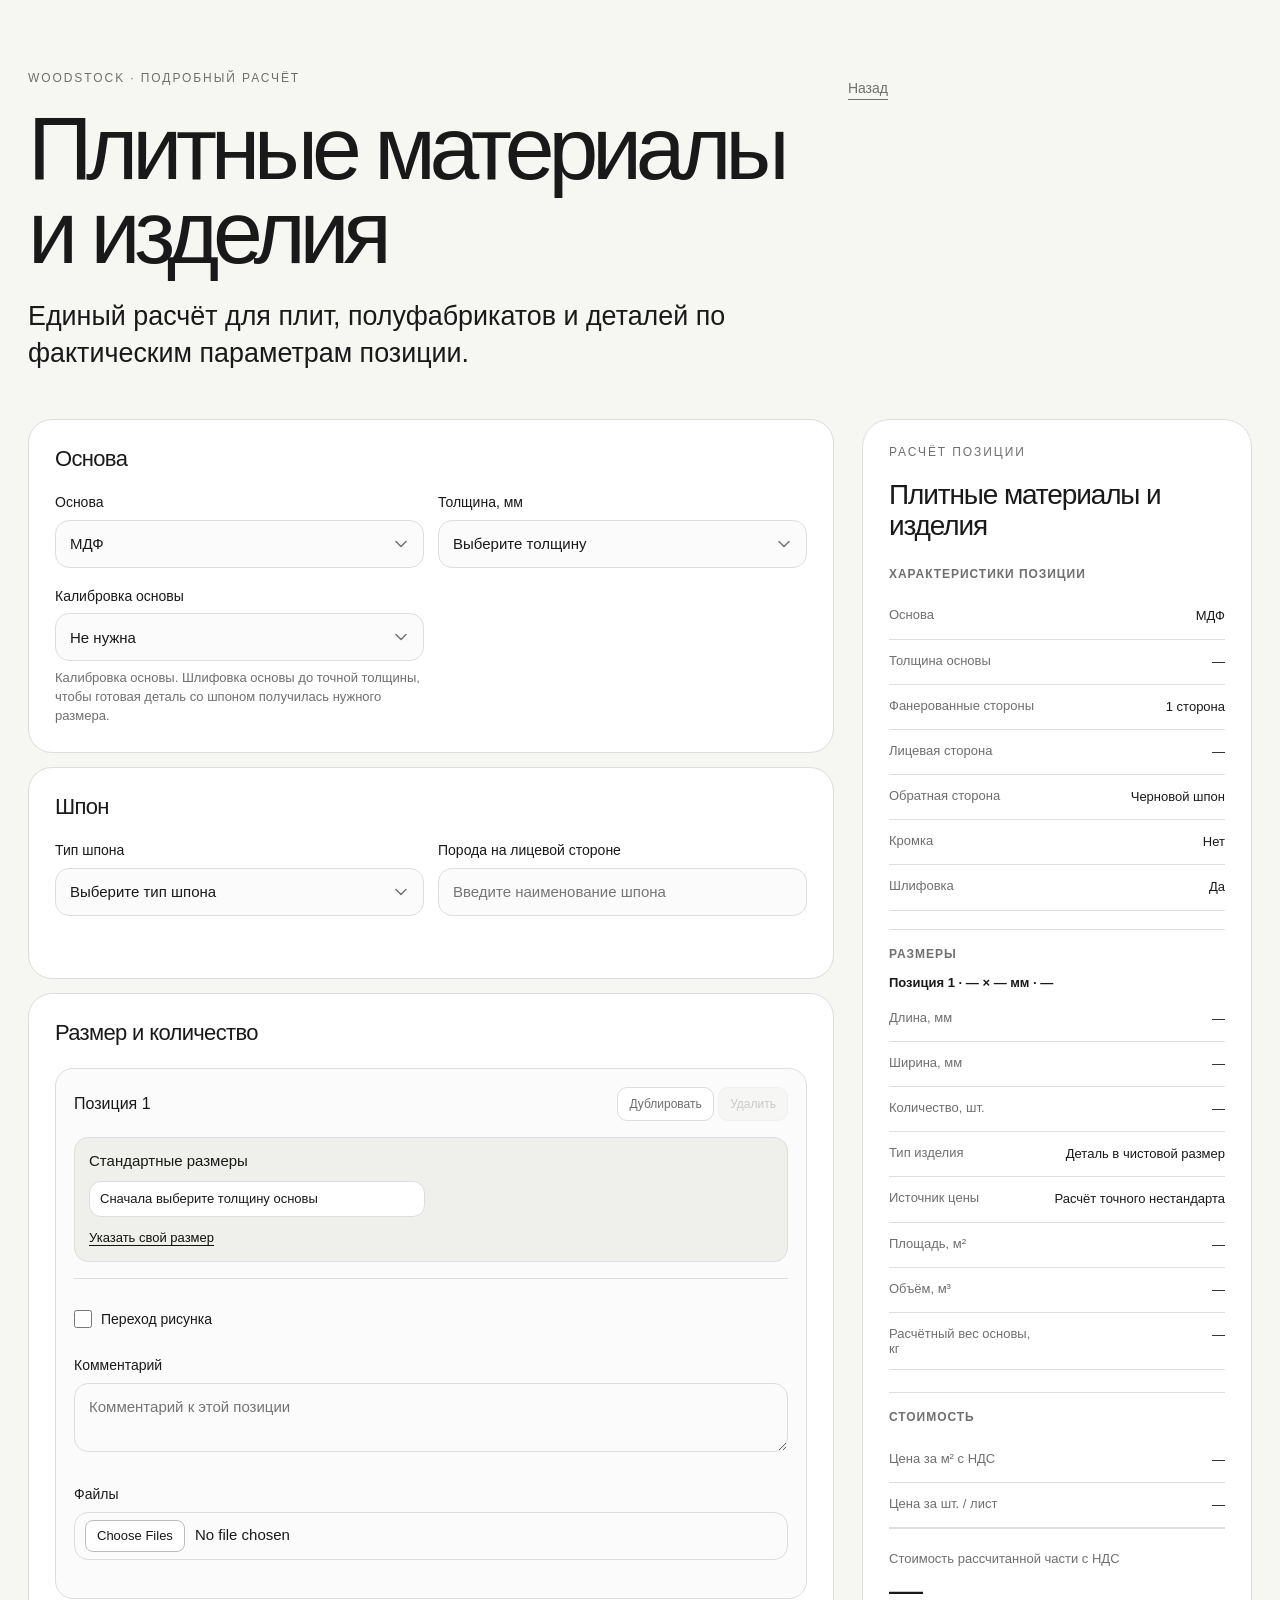
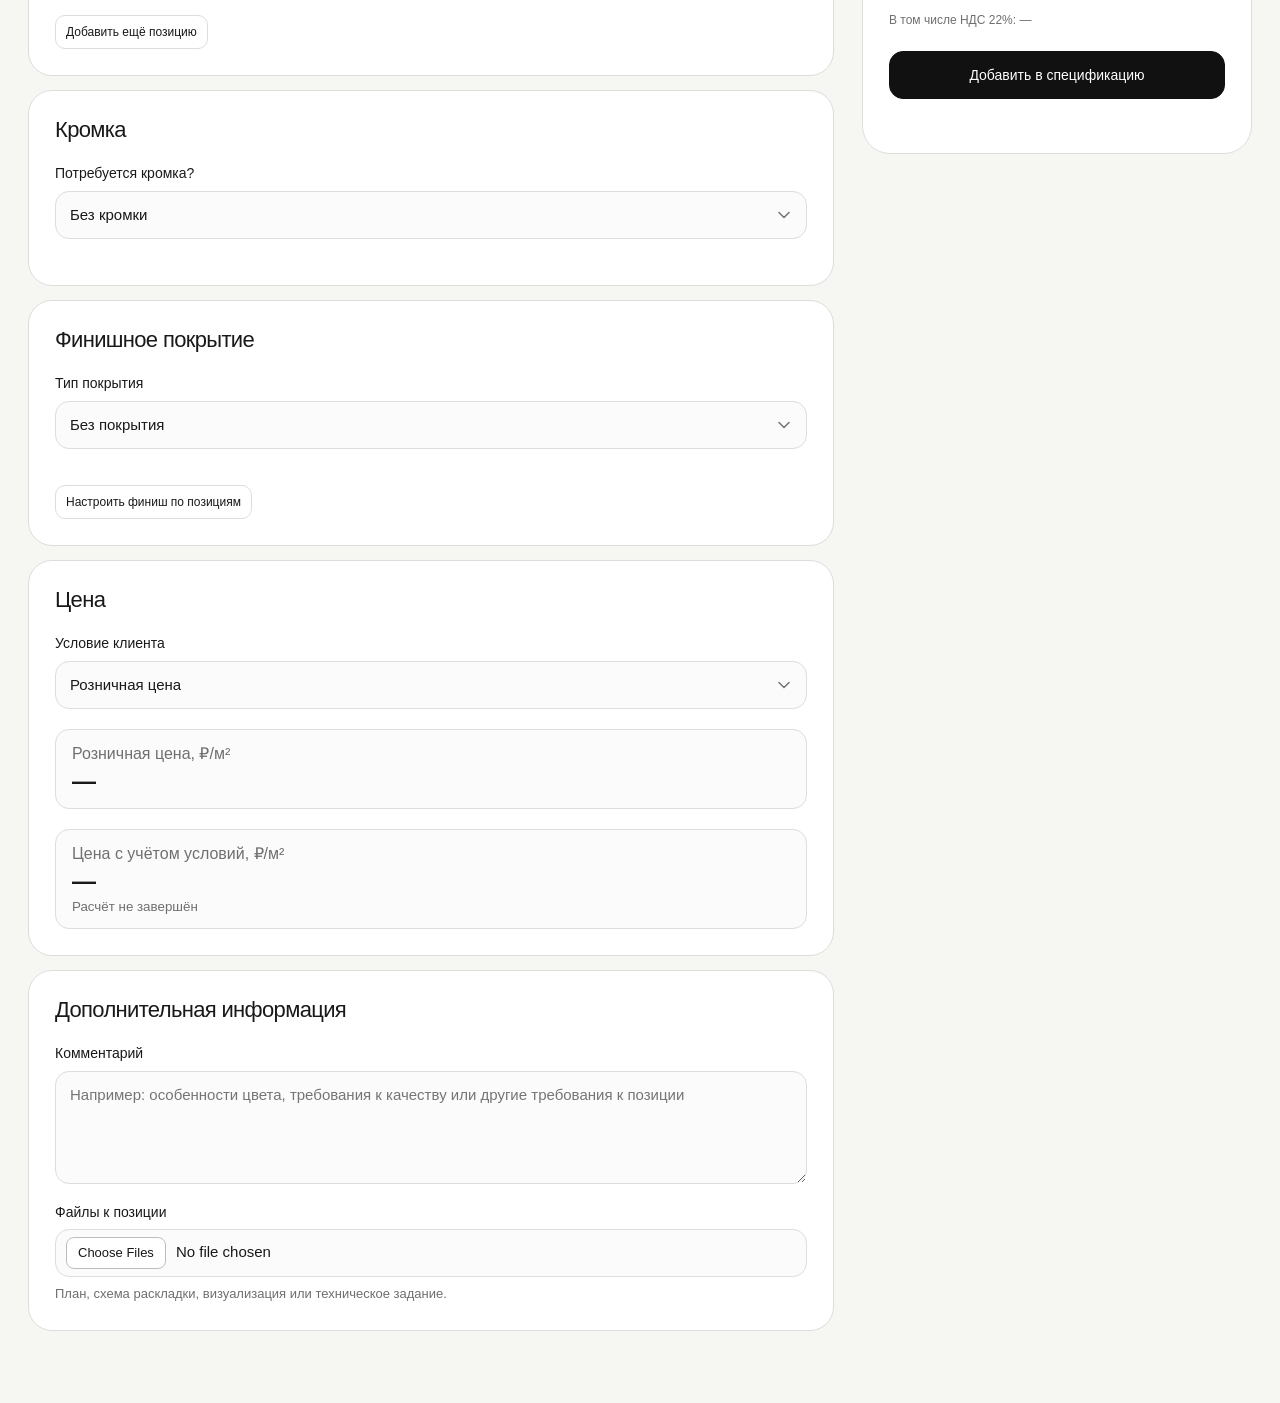
==== commit 1d96eaf0: "Include plywood calibration in the shared production quote" ====
--- a/pages/detailed/panels.html
+++ b/pages/detailed/panels.html
@@ -525,6 +525,6 @@
   <script src="../../js/core/panels-core.js?v=20261028-edge-threshold"></script>
   <script src="../../js/core/specification-state.js"></script>
   <script src="../../js/specification-bridge.js"></script>
-  <script src="../../js/detailed-panels.js?v=20261112-mdf-third-format"></script>
+  <script src="../../js/detailed-panels.js?v=20261112-plywood-calibration"></script>
 </body>
 </html>
